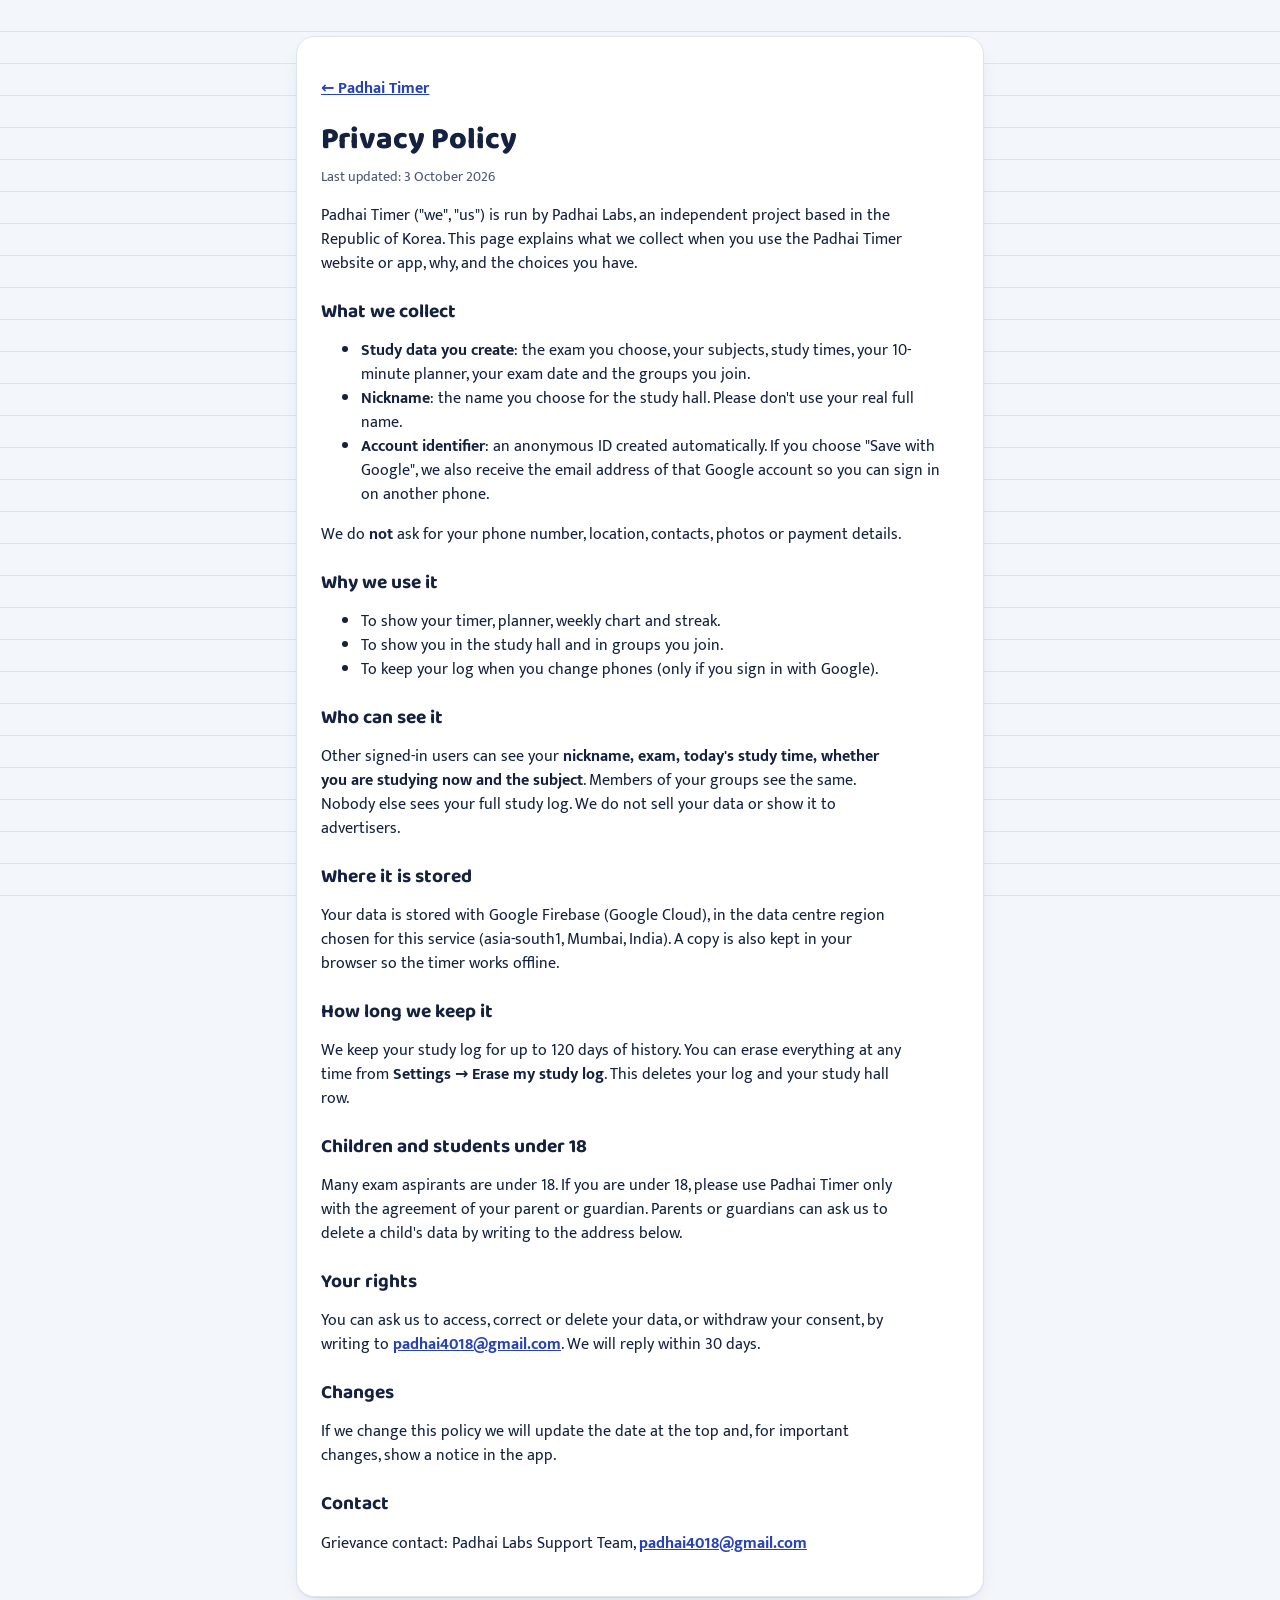
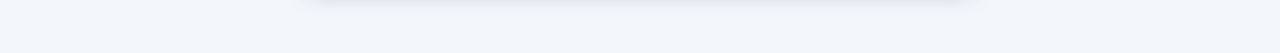
==== privacy.html @ fc044658 "First release of Padhai Timer" ====
<!doctype html>
<html lang="en">
<head>
<meta charset="utf-8">
<meta name="viewport" content="width=device-width,initial-scale=1,viewport-fit=cover">
<title>Privacy Policy · Padhai Timer</title>
<link rel="stylesheet" href="https://fonts.googleapis.com/css2?family=Baloo+2:wght@700;800&family=Mukta:wght@400;500;700&display=swap">
<link rel="stylesheet" href="style.css">
<style>
  .doc{max-width:720px;margin:0 auto;padding-inline:16px;padding-block:28px 48px}
  .doc .card{padding:24px}
  .doc h1{font-family:var(--display);font-weight:800;font-size:1.9rem;margin:0 0 4px}
  .doc h2{font-family:var(--display);font-weight:700;font-size:1.2rem;margin:24px 0 6px}
  .doc p,.doc li{max-width:65ch}
  .doc a{color:var(--blue);font-weight:700}
  .fill{background:color-mix(in srgb,var(--marigold) 25%,transparent);padding:0 4px;border-radius:4px}
</style>
</head>
<body>
<div class="doc"><div class="card">
  <p><a href="./">← Padhai Timer</a></p>
  <h1>Privacy Policy</h1>
  <p class="sub">Last updated: 3 October 2026</p>

  <p>Padhai Timer ("we", "us") is run by Padhai Labs, an independent project based in the Republic of Korea. This page explains what we collect when you use the Padhai Timer website or app, why, and the choices you have.</p>

  <h2>What we collect</h2>
  <ul>
    <li><strong>Study data you create</strong>: the exam you choose, your subjects, study times, your 10-minute planner, your exam date and the groups you join.</li>
    <li><strong>Nickname</strong>: the name you choose for the study hall. Please don't use your real full name.</li>
    <li><strong>Account identifier</strong>: an anonymous ID created automatically. If you choose "Save with Google", we also receive the email address of that Google account so you can sign in on another phone.</li>
  </ul>
  <p>We do <strong>not</strong> ask for your phone number, location, contacts, photos or payment details.</p>

  <h2>Why we use it</h2>
  <ul>
    <li>To show your timer, planner, weekly chart and streak.</li>
    <li>To show you in the study hall and in groups you join.</li>
    <li>To keep your log when you change phones (only if you sign in with Google).</li>
  </ul>

  <h2>Who can see it</h2>
  <p>Other signed-in users can see your <strong>nickname, exam, today's study time, whether you are studying now and the subject</strong>. Members of your groups see the same. Nobody else sees your full study log. We do not sell your data or show it to advertisers.</p>

  <h2>Where it is stored</h2>
  <p>Your data is stored with Google Firebase (Google Cloud), in the data centre region chosen for this service (asia-south1, Mumbai, India). A copy is also kept in your browser so the timer works offline.</p>

  <h2>How long we keep it</h2>
  <p>We keep your study log for up to 120 days of history. You can erase everything at any time from <strong>Settings → Erase my study log</strong>. This deletes your log and your study hall row.</p>

  <h2>Children and students under 18</h2>
  <p>Many exam aspirants are under 18. If you are under 18, please use Padhai Timer only with the agreement of your parent or guardian. Parents or guardians can ask us to delete a child's data by writing to the address below.</p>

  <h2>Your rights</h2>
  <p>You can ask us to access, correct or delete your data, or withdraw your consent, by writing to <a href="mailto:padhai4018@gmail.com">padhai4018@gmail.com</a>. We will reply within 30 days.</p>

  <h2>Changes</h2>
  <p>If we change this policy we will update the date at the top and, for important changes, show a notice in the app.</p>

  <h2>Contact</h2>
  <p>Grievance contact: Padhai Labs Support Team, <a href="mailto:padhai4018@gmail.com">padhai4018@gmail.com</a></p>
</div></div>
</body>
</html>
---- style.css ----
[hidden]{display:none!important}
/* Layout: a study-desk app. Notebook-ruled ground, a "copy" page for the timer with a margin line,
   a live hall beside it on wide screens, planner and week below. One column on phones. */
:root{
  --paper:#F3F6FB;
  --surface:#FFFFFF;
  --ink:#14213F;
  --ink-2:#4B5878;
  --rule:#DDE4F0;
  --blue:#2742B5;          /* classic fountain-pen blue ink */
  --marigold:#F2A20C;      /* highlighter / genda phool */
  --marigold-ink:#6E4600;
  --margin:#E46A6A;        /* notebook margin line */
  --cell:#E8EDF6;
  --good:#1D8757;
  --s0:#2742B5; --s1:#E0701B; --s2:#1D8757; --s3:#B5317A; --s4:#6E56E8; --s5:#7C8AA8;
  --shadow:0 1px 0 rgba(20,33,63,.06),0 8px 24px -14px rgba(20,33,63,.28);
  --display:"Baloo 2","Noto Sans Bengali","Noto Sans Telugu","Noto Sans Tamil","Noto Sans KR",system-ui,sans-serif;
  --body:"Mukta","Noto Sans Bengali","Noto Sans Telugu","Noto Sans Tamil","Noto Sans KR",system-ui,sans-serif;
  --mono:"IBM Plex Mono",ui-monospace,SFMono-Regular,Menlo,monospace;
}
@media (prefers-color-scheme: dark){:root:not([data-theme="light"]){
  --paper:#0D1322; --surface:#151D31; --ink:#E7ECF7; --ink-2:#A1ACC6; --rule:#243052;
  --blue:#8EA1FF; --marigold:#FFB628; --marigold-ink:#FFD786; --margin:#C25555; --cell:#1D2741; --good:#4CC48B;
  --s0:#8EA1FF; --s1:#FF9A4D; --s2:#4CC48B; --s3:#F07AB8; --s4:#B49DFF; --s5:#7D89A6;
  --shadow:0 1px 0 rgba(0,0,0,.3),0 10px 28px -16px rgba(0,0,0,.7);
  color-scheme:dark;
}}
:root[data-theme="dark"]{
  --paper:#0D1322; --surface:#151D31; --ink:#E7ECF7; --ink-2:#A1ACC6; --rule:#243052;
  --blue:#8EA1FF; --marigold:#FFB628; --marigold-ink:#FFD786; --margin:#C25555; --cell:#1D2741; --good:#4CC48B;
  --s0:#8EA1FF; --s1:#FF9A4D; --s2:#4CC48B; --s3:#F07AB8; --s4:#B49DFF; --s5:#7D89A6;
  --shadow:0 1px 0 rgba(0,0,0,.3),0 10px 28px -16px rgba(0,0,0,.7);
  color-scheme:dark;
}
*{box-sizing:border-box}
body{
  background-color:var(--paper);
  background-image:repeating-linear-gradient(to bottom,transparent 0 31px,var(--rule) 31px 32px);
  background-attachment:fixed;
  color:var(--ink);font-family:var(--body);font-size:16px;line-height:1.5;
}
.app{max-width:1080px;margin:0 auto;padding-inline:16px;padding-block:20px 40px;display:flex;flex-direction:column;gap:20px}
button,select,input{font:inherit;color:inherit}
:focus-visible{outline:3px solid var(--marigold);outline-offset:2px;border-radius:6px}

/* header */
.top{display:flex;flex-wrap:wrap;align-items:center;justify-content:space-between;gap:12px}
.brand{display:flex;align-items:center;gap:10px;min-width:0}
.brand svg{flex:none}
.brand h1{font-family:var(--display);font-weight:800;font-size:1.6rem;line-height:1;margin:0;letter-spacing:-.01em}
.brand p{margin:2px 0 0;color:var(--ink-2);font-size:.85rem;line-height:1.2}
.controls{display:flex;flex-wrap:wrap;gap:8px;align-items:center}
.select{appearance:none;background:var(--surface);border:1.5px solid var(--rule);border-radius:999px;padding:6px 32px 6px 14px;font-weight:700;
  background-image:linear-gradient(45deg,transparent 50%,var(--ink-2) 50%),linear-gradient(135deg,var(--ink-2) 50%,transparent 50%);
  background-position:calc(100% - 16px) 55%,calc(100% - 11px) 55%;background-size:5px 5px;background-repeat:no-repeat;cursor:pointer}
.seg{display:inline-flex;background:var(--surface);border:1.5px solid var(--rule);border-radius:999px;padding:2px}
.seg button{border:0;background:transparent;border-radius:999px;padding:4px 11px;cursor:pointer;font-weight:700;color:var(--ink-2)}
.seg button[aria-pressed="true"]{background:var(--ink);color:var(--paper)}

/* grid */
.grid{display:grid;grid-template-columns:minmax(0,1.15fr) minmax(0,1fr);gap:20px;align-items:start}
.grid > *{min-width:0}
.span{grid-column:1/-1}
@media (max-width:820px){.grid{grid-template-columns:minmax(0,1fr)}}

.card{background:var(--surface);border:1px solid var(--rule);border-radius:18px;box-shadow:var(--shadow);padding:20px}
.card h2{font-family:var(--display);font-weight:700;font-size:1.25rem;line-height:1.2;margin:0;text-wrap:balance}
.sub{color:var(--ink-2);font-size:.9rem;margin:2px 0 0}
.head{display:flex;justify-content:space-between;align-items:flex-start;gap:12px;flex-wrap:wrap;margin-bottom:14px}

/* timer page */
.timer{position:relative;padding-left:34px;overflow:hidden}
.timer::before{content:"";position:absolute;left:22px;top:0;bottom:0;width:2px;background:var(--margin);opacity:.55}
.chips{display:flex;flex-wrap:wrap;gap:8px}
.chip{display:inline-flex;align-items:center;gap:6px;border-radius:999px;padding:3px 11px;font-size:.85rem;font-weight:700;border:1.5px solid var(--rule);background:var(--paper);cursor:default}
button.chip{cursor:pointer}
.chip.dday{border-color:var(--blue);color:var(--blue)}
.chip.streak{border-color:var(--marigold);color:var(--marigold-ink)}
.today-label{margin:18px 0 0;font-size:.8rem;font-weight:700;letter-spacing:.08em;text-transform:uppercase;color:var(--ink-2)}
.clock{font-family:var(--mono);font-weight:600;font-variant-numeric:tabular-nums;font-size:clamp(2.9rem,11vw,4.6rem);line-height:1.05;letter-spacing:-.02em;margin:2px 0 4px}
.clock.running{color:var(--blue)}
.now{display:flex;align-items:center;gap:8px;min-height:1.6em;color:var(--ink-2);font-weight:500}
.pulse{width:10px;height:10px;border-radius:50%;background:var(--marigold);box-shadow:0 0 0 0 var(--marigold);animation:pulse 1.8s infinite}
@keyframes pulse{0%{box-shadow:0 0 0 0 color-mix(in srgb,var(--marigold) 60%,transparent)}100%{box-shadow:0 0 0 12px transparent}}
.big{margin:16px 0 18px;display:inline-flex;align-items:center;gap:10px;border:0;border-radius:999px;padding:12px 28px;font-family:var(--display);font-weight:800;font-size:1.25rem;cursor:pointer;
  background:var(--marigold);color:#2A1A00;box-shadow:0 6px 0 -1px color-mix(in srgb,var(--marigold) 55%,#000)}
.big:active{transform:translateY(2px);box-shadow:0 3px 0 -1px color-mix(in srgb,var(--marigold) 55%,#000)}
.big.on{background:var(--ink);color:var(--paper);box-shadow:0 6px 0 -1px color-mix(in srgb,var(--ink) 60%,#000)}
.subjects{list-style:none;margin:0;padding:0;display:flex;flex-direction:column;gap:6px}
.subj{width:100%;display:grid;grid-template-columns:14px minmax(0,1fr) auto 30px;align-items:center;gap:12px;padding:10px 12px;border-radius:12px;border:1.5px solid transparent;background:var(--paper);cursor:pointer;text-align:left}
.subj:hover{border-color:var(--rule)}
.subj.active{border-color:var(--blue);background:color-mix(in srgb,var(--blue) 8%,var(--surface))}
.dot{width:14px;height:14px;border-radius:4px}
.subj .name{font-weight:700;overflow-wrap:anywhere}
.subj .t{font-family:var(--mono);font-variant-numeric:tabular-nums;color:var(--ink-2);font-size:.95rem}
.subj .ic{display:grid;place-items:center;width:30px;height:30px;border-radius:50%;border:1.5px solid var(--rule)}
.subj.active .ic{background:var(--blue);border-color:var(--blue);color:var(--surface)}

.banner{display:flex;flex-wrap:wrap;align-items:center;justify-content:space-between;gap:10px;background:color-mix(in srgb,var(--marigold) 16%,var(--surface));border:1.5px dashed var(--marigold);border-radius:12px;padding:10px 14px;font-size:.92rem}
.linkbtn{border:0;background:none;padding:0;font-weight:700;color:var(--blue);text-decoration:underline;text-underline-offset:3px;cursor:pointer}

/* guide */
.guide .head{margin-bottom:12px}
.steps{list-style:none;margin:0;padding:0;display:grid;grid-template-columns:repeat(auto-fit,minmax(210px,1fr));gap:16px}
.steps li{display:grid;grid-template-columns:32px minmax(0,1fr);gap:12px;align-items:start}
.num{width:32px;height:32px;border-radius:50%;background:var(--marigold);color:#2A1A00;font-family:var(--display);font-weight:800;display:grid;place-items:center;font-variant-numeric:tabular-nums}
.steps h3{font-family:var(--display);font-weight:700;font-size:1.02rem;line-height:1.25;margin:3px 0 2px}
.steps p{margin:0;color:var(--ink-2);font-size:.92rem}
.guide-open{border-color:var(--blue);color:var(--blue);background:var(--surface)}

/* hall */
.ist{font-family:var(--mono);font-size:.85rem;color:var(--ink-2);white-space:nowrap}
.live-count{display:inline-flex;align-items:center;gap:8px;font-weight:700;margin-bottom:10px}
.hall-list{list-style:none;margin:0;padding:0;display:flex;flex-direction:column}
.row{display:grid;grid-template-columns:28px minmax(0,1fr) auto;align-items:center;gap:10px;padding:9px 4px;border-bottom:1px dashed var(--rule)}
.row:last-child{border-bottom:0}
.rank{font-family:var(--display);font-weight:800;font-size:1.05rem;color:var(--ink-2);text-align:center}
.row.top1 .rank{color:var(--marigold-ink)}
.who{min-width:0}
.who .n{font-weight:700;overflow:hidden;text-overflow:ellipsis;white-space:nowrap;display:flex;align-items:center;gap:6px}
.who .st{font-size:.82rem;color:var(--ink-2);display:flex;align-items:center;gap:6px}
.sd{width:8px;height:8px;border-radius:50%;background:var(--rule);flex:none}
.sd.on{background:var(--marigold)}
.row .t{font-family:var(--mono);font-variant-numeric:tabular-nums;font-weight:600}
.row.me{background:color-mix(in srgb,var(--blue) 7%,transparent);border-radius:10px}
.pill{font-size:.7rem;font-weight:700;letter-spacing:.04em;text-transform:uppercase;padding:1px 7px;border-radius:999px;border:1px solid var(--rule);color:var(--ink-2)}
.pill.you{border-color:var(--blue);color:var(--blue)}
.note{font-size:.85rem;color:var(--ink-2);margin:12px 0 0}
.nickform{display:flex;gap:8px;margin-top:14px;flex-wrap:wrap}
.nickform label{flex-basis:100%;font-size:.82rem;font-weight:700;color:var(--ink-2)}
.input{flex:1 1 160px;min-width:0;background:var(--paper);border:1.5px solid var(--rule);border-radius:10px;padding:8px 12px}
.btn{border:1.5px solid var(--ink);background:var(--ink);color:var(--paper);border-radius:10px;padding:8px 16px;font-weight:700;cursor:pointer}
.btn.ghost{background:transparent;color:var(--ink);border-color:var(--rule)}

/* planner */
.planner-wrap{overflow-x:auto}
.planner{display:grid;grid-template-columns:38px repeat(6,minmax(22px,1fr));gap:3px;min-width:260px}
.planner .h{font-family:var(--mono);font-size:.75rem;color:var(--ink-2);align-self:center}
.cell{height:16px;border-radius:3px;background:var(--cell)}
.cell.now{outline:2px solid var(--marigold);outline-offset:1px}
.legend{display:flex;flex-wrap:wrap;gap:6px 14px;margin-top:12px;font-size:.85rem;color:var(--ink-2)}
.legend span{display:inline-flex;align-items:center;gap:6px}
.legend i{width:12px;height:12px;border-radius:3px;display:inline-block}

/* week */
.weekbox svg{width:100%;height:auto;display:block}
.axis{fill:var(--ink-2);font-family:var(--mono);font-size:12px}
.gl{stroke:var(--rule);stroke-width:1}
.bar{fill:var(--blue)}
.bar.today{fill:var(--marigold)}
.val{fill:var(--ink);font-family:var(--mono);font-size:12px;font-weight:600}
.empty{color:var(--ink-2);font-size:.9rem;margin:6px 0 0}

/* settings */
.settings{display:grid;grid-template-columns:repeat(auto-fit,minmax(220px,1fr));gap:16px}
.field{display:flex;flex-direction:column;gap:6px}
.field label{font-size:.82rem;font-weight:700;color:var(--ink-2)}
footer{color:var(--ink-2);font-size:.82rem;text-align:center}
@media (prefers-reduced-motion:reduce){.pulse{animation:none}.big:active{transform:none}}

/* ---------- launch build additions ---------- */
html,body{min-height:100%}
.tabs{display:inline-flex;background:var(--paper);border:1.5px solid var(--rule);border-radius:999px;padding:2px;margin-bottom:12px;max-width:100%}
.tabs button{border:0;background:transparent;border-radius:999px;padding:5px 14px;font-weight:700;color:var(--ink-2);cursor:pointer;white-space:nowrap;overflow:hidden;text-overflow:ellipsis}
.tabs button[aria-selected="true"]{background:var(--ink);color:var(--paper)}
.group-bar{display:flex;flex-wrap:wrap;align-items:center;gap:8px;margin-bottom:10px}
.group-bar select{max-width:100%}
.code{font-family:var(--mono);font-weight:600;letter-spacing:.12em;background:var(--paper);border:1.5px dashed var(--rule);border-radius:8px;padding:2px 8px}
.group-empty{display:flex;flex-direction:column;gap:12px;padding:6px 0 4px}
.group-empty p{margin:0;color:var(--ink-2)}
.row-form{display:flex;flex-wrap:wrap;gap:8px}
.row-form .input{flex:1 1 150px}
.btn.wa{background:#1F9D55;border-color:#1F9D55;color:#fff}
.btn.small{padding:5px 11px;font-size:.88rem}
.err{color:var(--margin);font-weight:600;font-size:.88rem;margin:0}
.account{display:flex;flex-direction:column;gap:8px}
.account p{margin:0;color:var(--ink-2);font-size:.9rem}
.demo{background:color-mix(in srgb,var(--blue) 10%,var(--surface));border:1.5px dashed var(--blue);border-radius:12px;padding:8px 14px;font-size:.9rem}
.install{border-color:var(--marigold);color:var(--marigold-ink)}
.modal-back{position:fixed;inset:0;background:rgba(10,16,30,.55);display:grid;place-items:center;padding:16px;z-index:50}
.modal{background:var(--surface);color:var(--ink);border-radius:18px;max-width:440px;width:100%;padding:22px;box-shadow:0 20px 60px -20px rgba(0,0,0,.6);display:flex;flex-direction:column;gap:12px;max-height:calc(100% - 32px);overflow:auto}
.modal h2{font-family:var(--display);font-weight:800;font-size:1.35rem;margin:0;line-height:1.2}
.modal p{margin:0;color:var(--ink-2)}
.check{display:flex;gap:10px;align-items:flex-start;font-weight:500}
.check input{width:20px;height:20px;margin-top:3px;flex:none;accent-color:var(--blue)}
.links{display:flex;gap:14px;font-size:.9rem}
.links a{color:var(--blue);font-weight:700}
.countdown{font-family:var(--mono);font-size:2rem;font-weight:600;color:var(--blue);font-variant-numeric:tabular-nums}
.toast{position:fixed;left:50%;transform:translateX(-50%);bottom:calc(20px + env(safe-area-inset-bottom,0px));background:var(--ink);color:var(--paper);padding:10px 16px;border-radius:12px;font-weight:600;z-index:60;max-width:calc(100% - 32px);box-shadow:var(--shadow)}
footer a{color:inherit;font-weight:700}
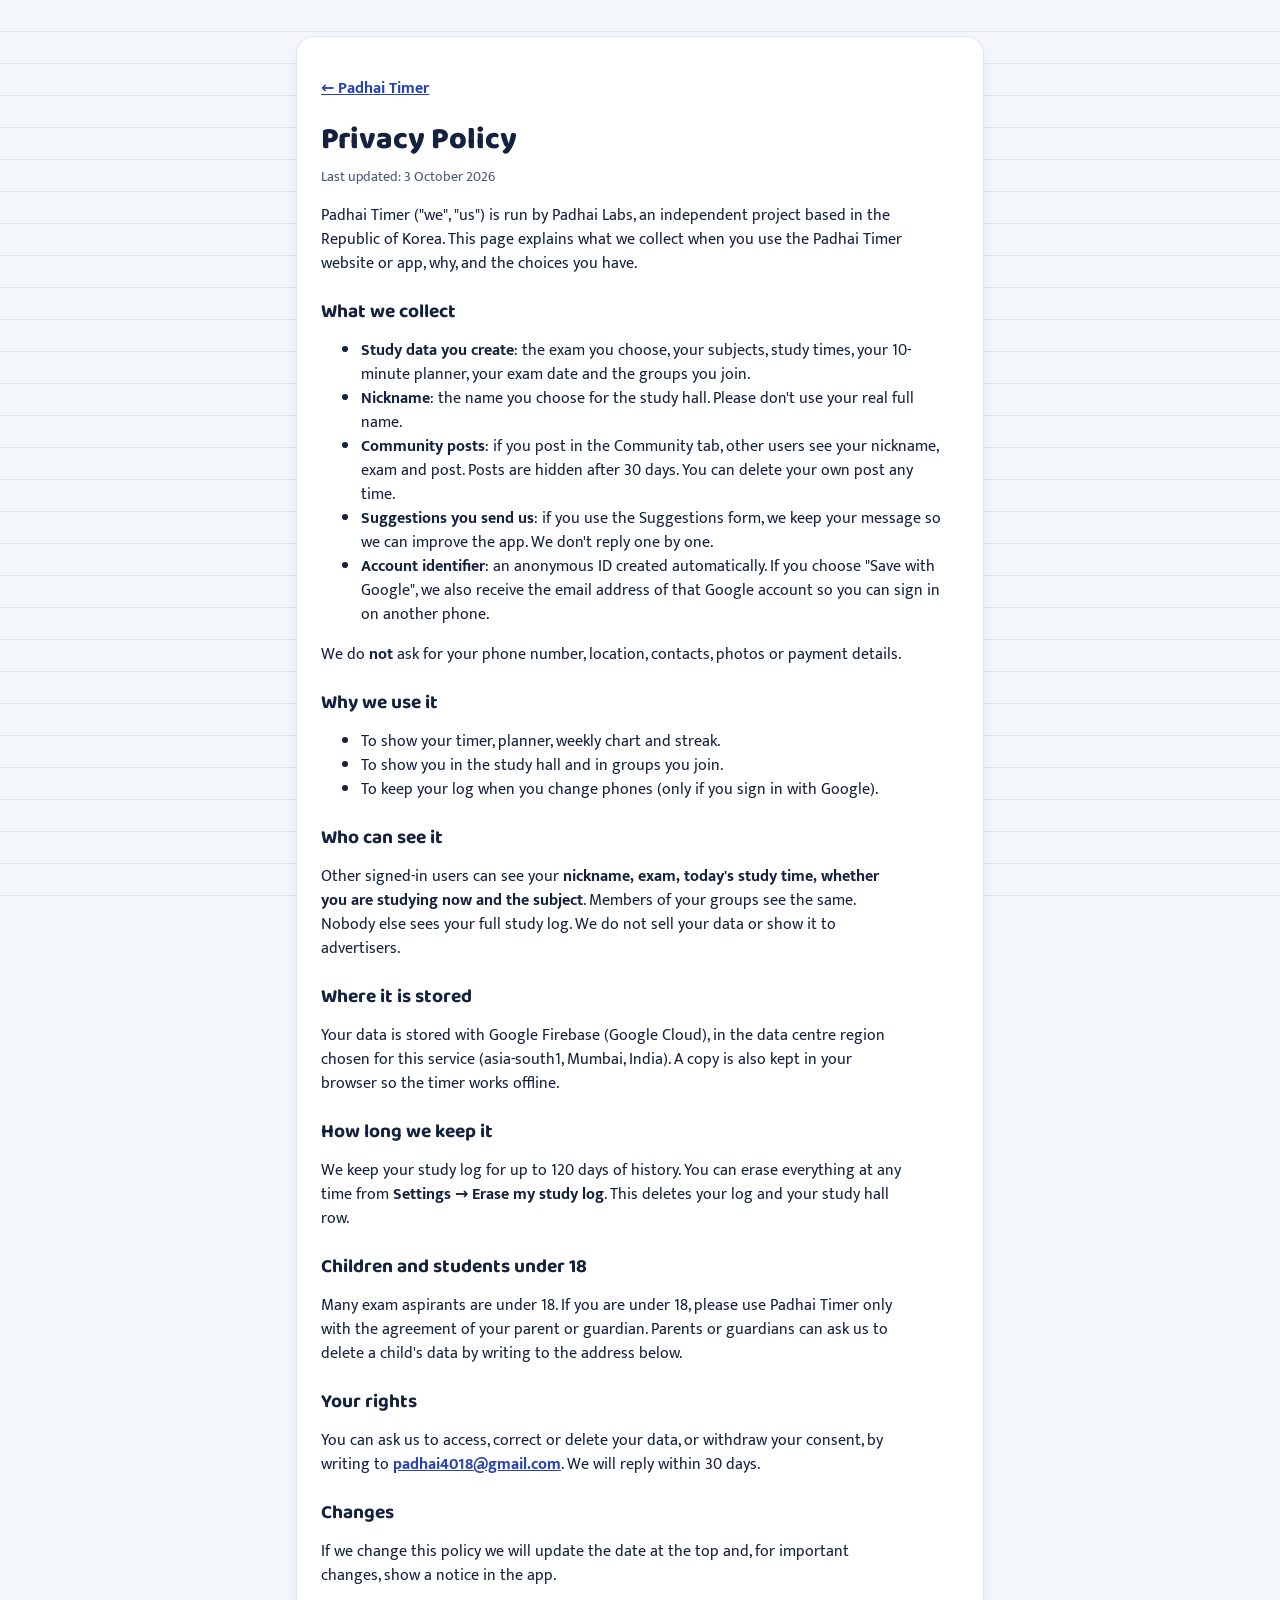
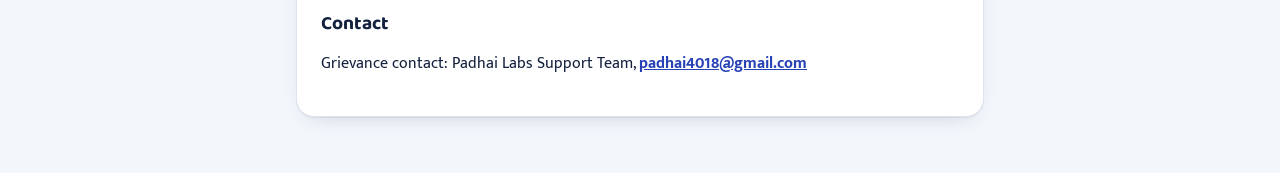
==== commit 72435cef: "Update to v30: new address padhaitimer.com, chat, guide, 7 languages" ====
--- a/privacy.html
+++ b/privacy.html
@@ -5,7 +5,7 @@
 <meta name="viewport" content="width=device-width,initial-scale=1,viewport-fit=cover">
 <title>Privacy Policy · Padhai Timer</title>
 <link rel="stylesheet" href="https://fonts.googleapis.com/css2?family=Baloo+2:wght@700;800&family=Mukta:wght@400;500;700&display=swap">
-<link rel="stylesheet" href="style.css">
+<link rel="stylesheet" href="style.css?v=30">
 <style>
   .doc{max-width:720px;margin:0 auto;padding-inline:16px;padding-block:28px 48px}
   .doc .card{padding:24px}
@@ -28,6 +28,8 @@
   <ul>
     <li><strong>Study data you create</strong>: the exam you choose, your subjects, study times, your 10-minute planner, your exam date and the groups you join.</li>
     <li><strong>Nickname</strong>: the name you choose for the study hall. Please don't use your real full name.</li>
+    <li><strong>Community posts</strong>: if you post in the Community tab, other users see your nickname, exam and post. Posts are hidden after 30 days. You can delete your own post any time.</li>
+    <li><strong>Suggestions you send us</strong>: if you use the Suggestions form, we keep your message so we can improve the app. We don't reply one by one.</li>
     <li><strong>Account identifier</strong>: an anonymous ID created automatically. If you choose "Save with Google", we also receive the email address of that Google account so you can sign in on another phone.</li>
   </ul>
   <p>We do <strong>not</strong> ask for your phone number, location, contacts, photos or payment details.</p>
--- a/style.css
+++ b/style.css
@@ -189,3 +189,83 @@
 .countdown{font-family:var(--mono);font-size:2rem;font-weight:600;color:var(--blue);font-variant-numeric:tabular-nums}
 .toast{position:fixed;left:50%;transform:translateX(-50%);bottom:calc(20px + env(safe-area-inset-bottom,0px));background:var(--ink);color:var(--paper);padding:10px 16px;border-radius:12px;font-weight:600;z-index:60;max-width:calc(100% - 32px);box-shadow:var(--shadow)}
 footer a{color:inherit;font-weight:700}
+
+/* small menu under the header: timer / community / how to use */
+.apptabs{display:flex;gap:6px;overflow-x:auto;margin:-4px 0 14px;scrollbar-width:none}
+.apptabs::-webkit-scrollbar{display:none}
+.apptabs a{flex:none;text-decoration:none;color:var(--ink);font-weight:600;font-size:.95rem;padding:7px 14px;border-radius:999px;background:var(--surface);border:1px solid var(--rule);white-space:nowrap}
+.apptabs a[aria-current="page"]{background:var(--blue);color:#fff;border-color:var(--blue)}
+
+/* Chat and How-to tabs inside the app */
+.view{margin-bottom:16px}
+.view-title{font-family:var(--display);font-size:1.5rem;margin:4px 0 4px}
+.view-lead{color:var(--ink-2);margin:0 0 14px}
+#viewHow .guide{display:block}
+.two{display:grid;grid-template-columns:1fr 1fr;gap:10px}
+.form{display:grid;gap:12px;padding:16px}
+.field{display:block}.field>span{font-weight:700;display:block;margin-bottom:6px}
+.field input,.field textarea,.field select{width:100%;font:inherit;padding:10px 12px;border-radius:10px;border:1px solid var(--rule);background:var(--paper);color:var(--ink)}
+.count{display:block;text-align:right;color:var(--ink-2)}
+.status{margin:0;min-height:1.2em;font-weight:600}.status.bad{color:var(--margin)}
+.feed{display:grid;gap:10px;margin-top:10px}
+.post-item{background:var(--surface);border:1px solid var(--rule);border-radius:14px;padding:12px 14px;box-shadow:var(--shadow)}
+.post-item .who{display:flex;align-items:center;gap:8px;flex-wrap:wrap}
+.post-item .who small{color:var(--ink-2);margin-left:auto}
+.post-item .tag{font-size:.78rem;padding:1px 8px;border-radius:999px;background:var(--paper);border:1px solid var(--rule)}
+.post-item p{margin:6px 0 8px;white-space:pre-wrap;word-break:break-word}
+.acts{display:flex;gap:8px}
+.react{font:inherit;font-size:.88rem;padding:4px 10px;border-radius:999px;border:1px solid var(--rule);background:var(--paper);color:var(--ink);cursor:pointer}
+.react:disabled{opacity:.6}
+#viewChat h2{font-family:var(--display);font-size:1.15rem;margin:18px 0 0}
+.faq{background:var(--surface);border:1px solid var(--rule);border-radius:12px;padding:12px 16px;margin-top:14px}
+.faq summary{font-weight:700;cursor:pointer}.rules ul{margin:8px 0 0;padding-left:20px;color:var(--ink-2)}
+.note{color:var(--ink-2)}
+.chip.weblink{text-decoration:none;display:inline-flex;align-items:center}
+.more-btn{margin:12px auto 0;display:block}
+
+/* step-by-step guide (app "How to use" tab and website) */
+.guide-card{padding:18px}
+.guide-title{font-family:var(--display);font-size:1.4rem;margin:0 0 4px}
+.guide-intro{color:var(--ink-2);margin:0 0 6px}
+.guide-sec{font-family:var(--display);font-size:1.12rem;margin:22px 0 8px;padding-bottom:6px;border-bottom:2px solid var(--marigold)}
+.guide-steps{list-style:none;padding:0;margin:0;display:grid;gap:10px}
+.guide-step{background:var(--paper);border:1px solid var(--rule);border-radius:12px;padding:12px 14px}
+.gs-head{display:flex;align-items:center;gap:10px;font-size:1.05rem}
+.gs-num{flex:none;width:30px;height:30px;border-radius:50%;background:var(--marigold);color:#2b1a00;font-weight:800;display:grid;place-items:center}
+.gs-do{margin:8px 0 6px;padding-left:22px}
+.gs-do li{margin:4px 0}
+.gs-tip{margin:0;font-size:.92rem;color:var(--ink-2);background:var(--surface);border-radius:8px;padding:8px 10px}
+.guide-card .faq p{margin:8px 0 0;color:var(--ink-2)}
+.apptabs{flex-wrap:wrap;overflow:visible}
+footer .links{flex-wrap:wrap;gap:6px 16px}footer .links a{white-space:nowrap}
+
+.kind-row{display:flex;flex-wrap:wrap;align-items:center;gap:6px;margin:4px 0 10px}
+.kind-q{font-size:.88rem;font-weight:700;margin-right:4px}
+.react.on{border-color:var(--blue);background:var(--surface);font-weight:700}
+.tag.info{border-color:var(--blue)}
+/* Long words (Tamil, Telugu): let hall tabs wrap instead of cutting off, keep subject names whole */
+.tabs{display:flex;width:fit-content}
+.tabs button{white-space:normal;text-overflow:clip;line-height:1.25;text-align:center;flex:0 1 auto}
+.subj{gap:10px}
+.subj .name{overflow-wrap:break-word}
+@media (max-width:420px){.subj{padding:10px 8px;gap:8px;grid-template-columns:12px minmax(0,1fr) auto 28px}.subj .t{font-size:.8rem;letter-spacing:-.02em}.subj .ic{width:28px;height:28px}}
+#tabGroup{white-space:nowrap;flex:none}
+#tabAll{min-width:0}
+@media (max-width:420px){.apptabs{gap:5px}.apptabs a{padding:7px 10px;font-size:.9rem}
+  .tabs{width:100%;display:grid;grid-template-columns:auto 1fr}.tabs button{padding:5px 12px}}
+@media (max-width:420px){.big{font-size:1.1rem;padding:12px 20px;text-wrap:balance}}
+html[lang="ko"] body{word-break:keep-all;overflow-wrap:break-word}
+/* Settings: one tidy row per item, text on the left, control on the right */
+.setlist{display:flex;flex-direction:column}
+.setrow{display:flex;align-items:center;justify-content:space-between;gap:12px 20px;padding:14px 0;border-top:1px solid var(--rule)}
+.setrow:first-child{border-top:0;padding-top:2px}
+.setrow[hidden]{display:none}
+.settext{min-width:0;flex:1 1 220px}
+.settext label,.settext .st{display:block;font-weight:700;font-size:1rem;color:var(--ink)}
+.settext p{margin:3px 0 0;color:var(--ink-2);font-size:.88rem;line-height:1.45}
+.setctl{display:flex;gap:8px;flex:none}
+.setctl .input{width:auto;min-width:170px;padding:8px 12px}
+.setctl .btn{min-width:150px;padding:9px 16px}
+.btn.danger{color:var(--margin);border-color:color-mix(in srgb,var(--margin) 45%,var(--rule))}
+.btn.danger:hover{background:color-mix(in srgb,var(--margin) 8%,transparent)}
+@media (max-width:520px){.setrow{flex-wrap:wrap;align-items:stretch}.settext{flex-basis:100%}.setctl{width:100%}.setctl .input,.setctl .btn{flex:1;min-width:0}}
